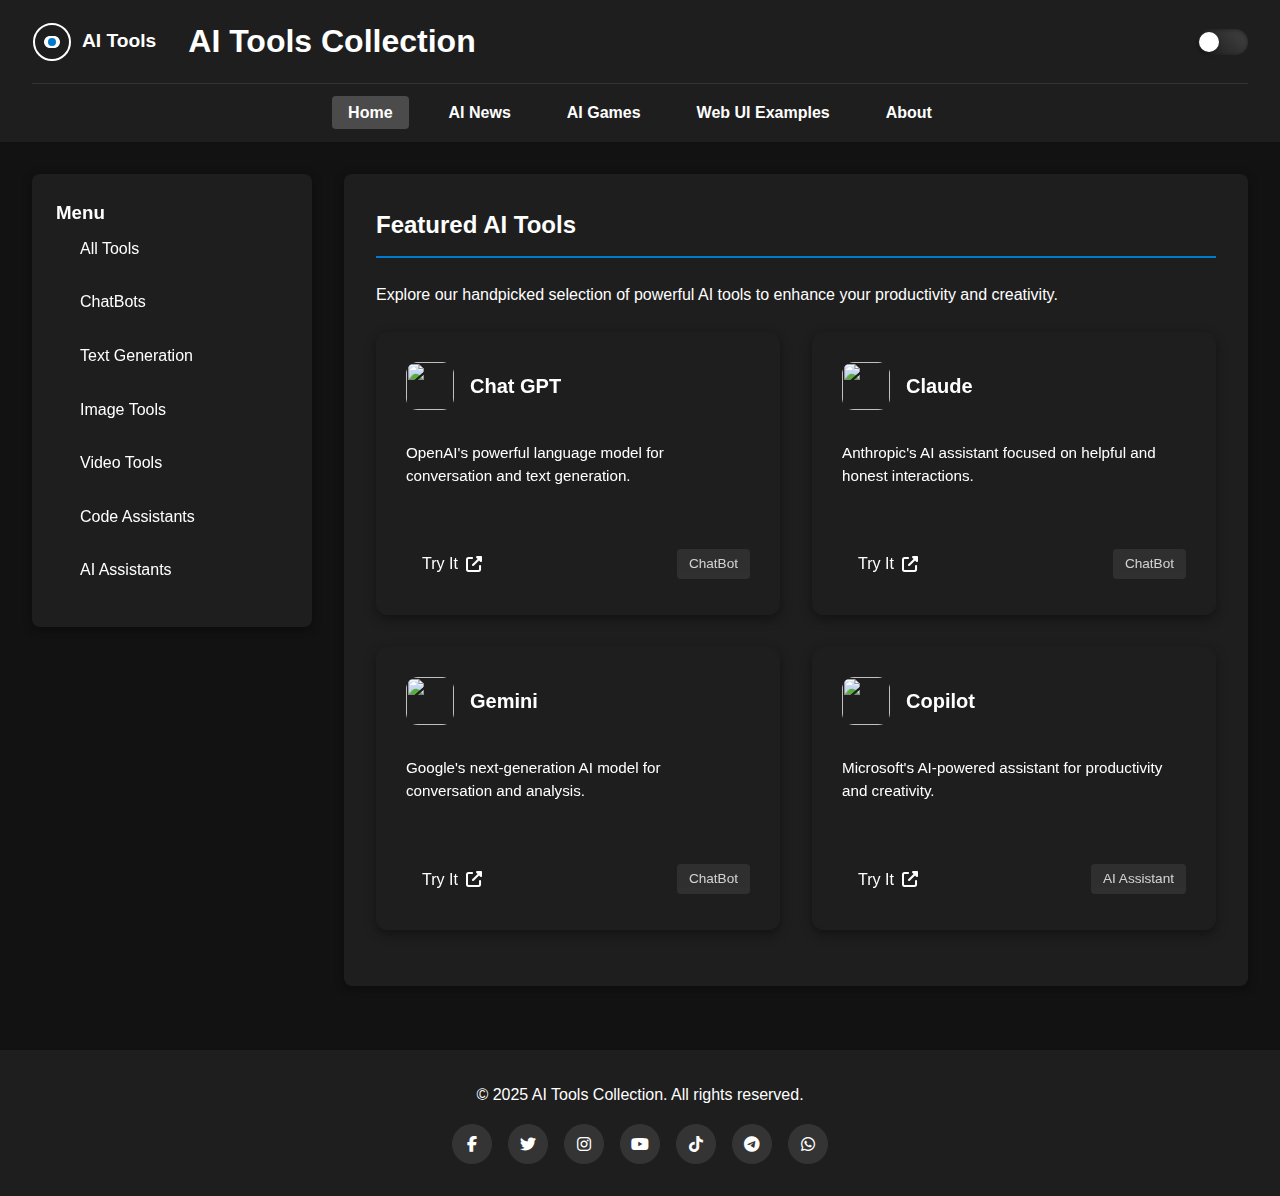
==== index.html @ 09560337 "add initial site structure" ====
<!DOCTYPE html>
<html lang="en">
<head>
  <meta charset="UTF-8" />
  <meta name="viewport" content="width=device-width, initial-scale=1.0" />
  <title>AI Tools Collection</title>
  <link rel="stylesheet" href="css/style.css" />
  <link href="https://cdnjs.cloudflare.com/ajax/libs/font-awesome/6.4.0/css/all.min.css" rel="stylesheet" />
</head>
<body>
  <include src="components/header.html"></include>

  <div class="page-wrapper">
    <aside class="sidebar">
      <div class="sidebar-content">
        <div class="menu-section">
          <h3>Menu</h3>
          <ul class="side-menu">
            <li><a href="#" data-category="all">All Tools</a></li>
            <li><a href="#" data-category="ChatBot">ChatBots</a></li>
            <li><a href="#" data-category="Text Generation">Text Generation</a></li>
            <li><a href="#" data-category="Image Generation">Image Tools</a></li>
            <li><a href="#" data-category="Video Tools">Video Tools</a></li>
            <li><a href="#" data-category="Code Assistant">Code Assistants</a></li>
            <li><a href="#" data-category="AI Assistant">AI Assistants</a></li>
          </ul>
        </div>
      </div>
    </aside>

    <main class="main-content">
      <section class="featured-section">
        <h2>Featured AI Tools</h2>
        <p>Explore our handpicked selection of powerful AI tools to enhance your productivity and creativity.</p>
        <div id="featured-tools" class="featured-tools-grid">
          <!-- Featured tools will be dynamically rendered here -->
        </div>
      </section>
      
    </main>
  </div>

  <include src="components/footer.html"></include>

  <script type="module" src="scripts.js"></script>
</body>
</html>
---- css/style.css ----
/* Base Styles */
@import 'base.css';

/* Layout */
@import 'layout.css';

/* Components */
@import 'components/header.css';
@import 'components/footer.css';
@import 'components/cards.css';
@import 'components/social-icons.css';
@import 'components/theme-switch.css';
@import 'components/tool-card.css';
@import 'components/tools-filter.css';
@import 'components/news-card.css';
@import 'components/game-card.css';
@import 'components/example-card.css';

/* If you need to override any styles, add them below */
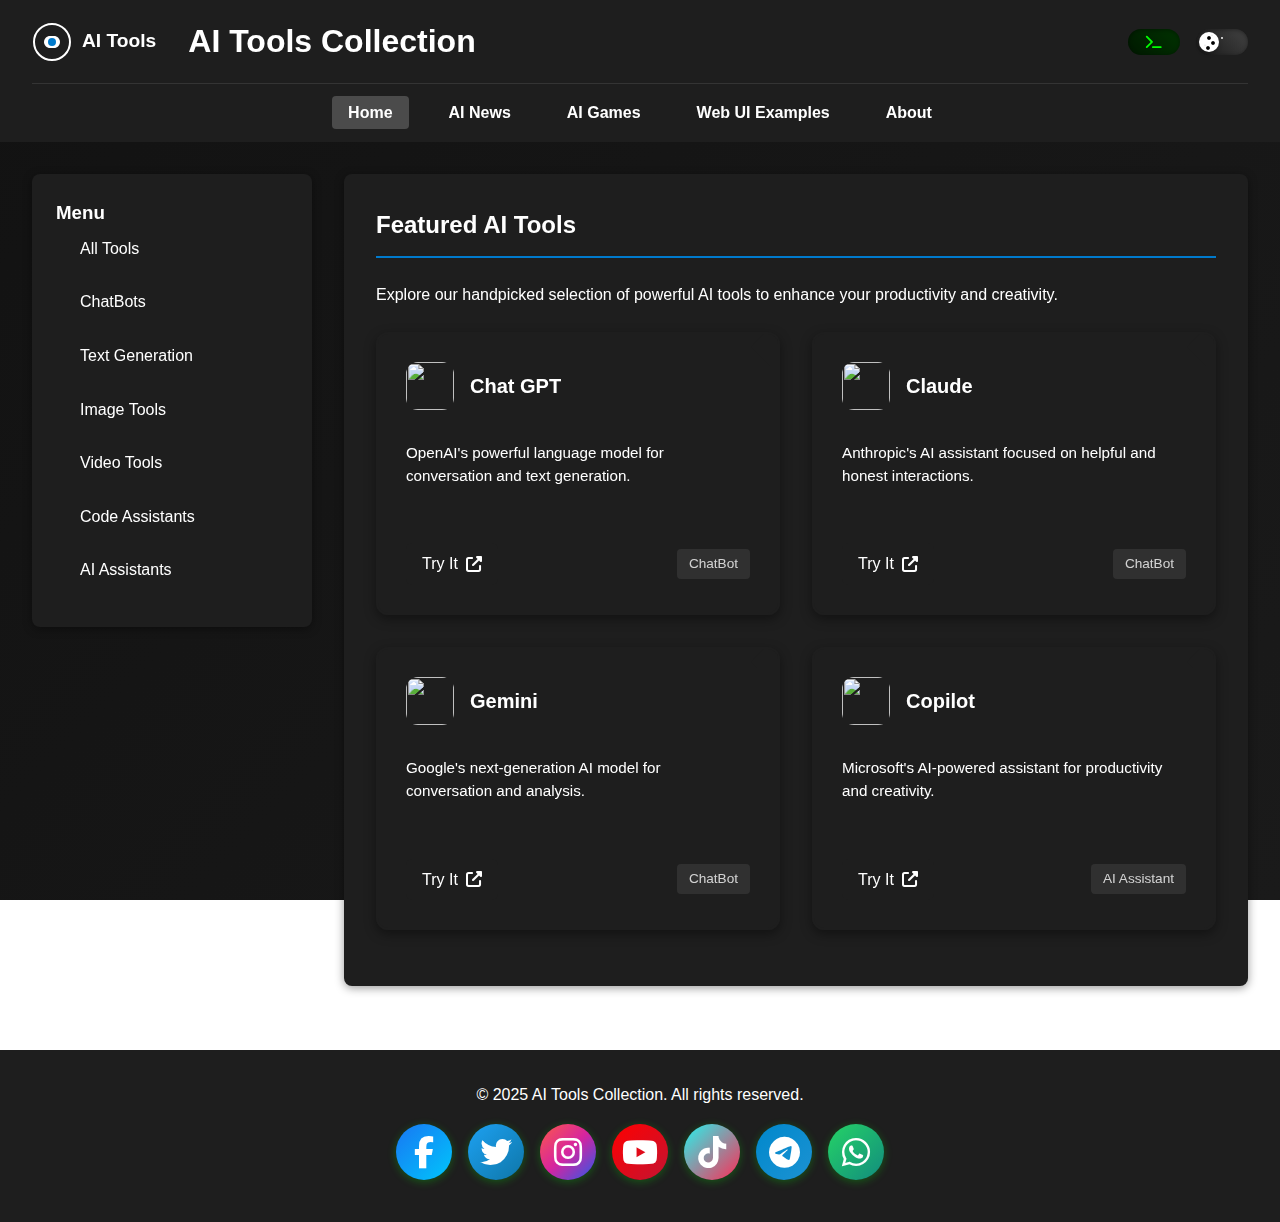
==== commit 3a8a379d: "add matrix effect style" ====
--- a/index.html
+++ b/index.html
@@ -8,6 +8,7 @@
   <link href="https://cdnjs.cloudflare.com/ajax/libs/font-awesome/6.4.0/css/all.min.css" rel="stylesheet" />
 </head>
 <body>
+  <canvas id="matrix-canvas"></canvas>
   <include src="components/header.html"></include>
 
   <div class="page-wrapper">
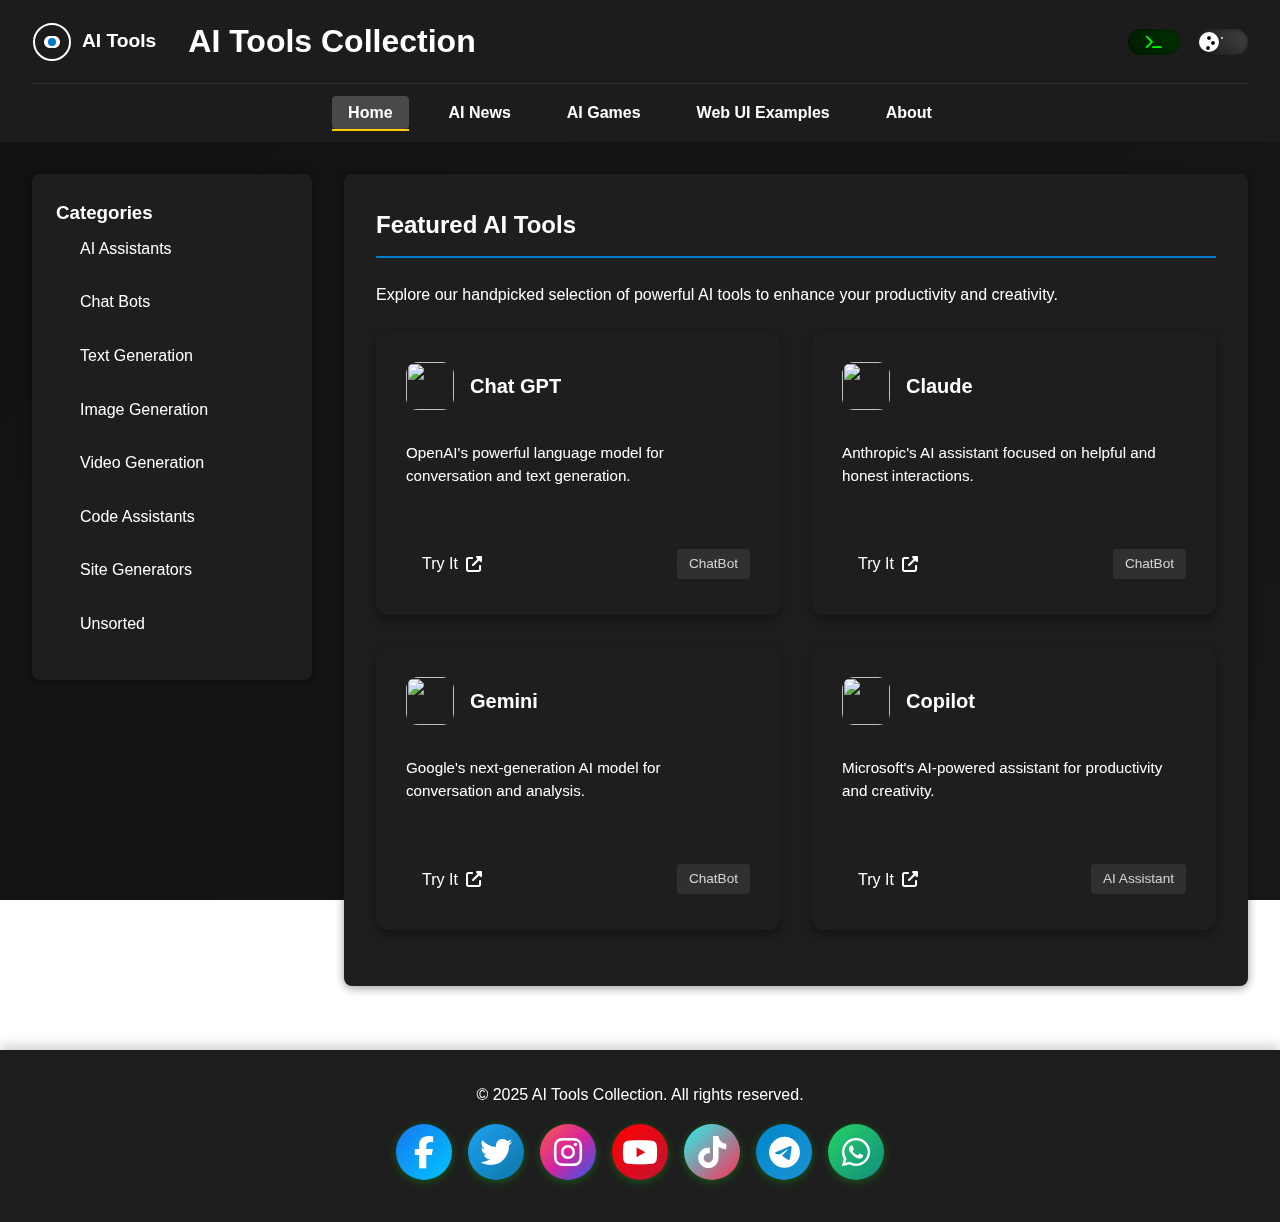
==== commit f1d4a9ff: "add new games" ====
--- a/index.html
+++ b/index.html
@@ -15,15 +15,16 @@
     <aside class="sidebar">
       <div class="sidebar-content">
         <div class="menu-section">
-          <h3>Menu</h3>
+          <h3>Categories</h3>
           <ul class="side-menu">
-            <li><a href="#" data-category="all">All Tools</a></li>
-            <li><a href="#" data-category="ChatBot">ChatBots</a></li>
+            <li><a href="#" data-category="AI Assistants">AI Assistants</a></li>
+            <li><a href="#" data-category="Chat Bots">Chat Bots</a></li>
             <li><a href="#" data-category="Text Generation">Text Generation</a></li>
-            <li><a href="#" data-category="Image Generation">Image Tools</a></li>
-            <li><a href="#" data-category="Video Tools">Video Tools</a></li>
+            <li><a href="#" data-category="Image Generation">Image Generation</a></li>
+            <li><a href="#" data-category="Video Generation">Video Generation</a></li>
             <li><a href="#" data-category="Code Assistant">Code Assistants</a></li>
-            <li><a href="#" data-category="AI Assistant">AI Assistants</a></li>
+            <li><a href="#" data-category="Site Generators">Site Generators</a></li>
+            <li><a href="#" data-category="Unsorted">Unsorted</a></li>            
           </ul>
         </div>
       </div>
